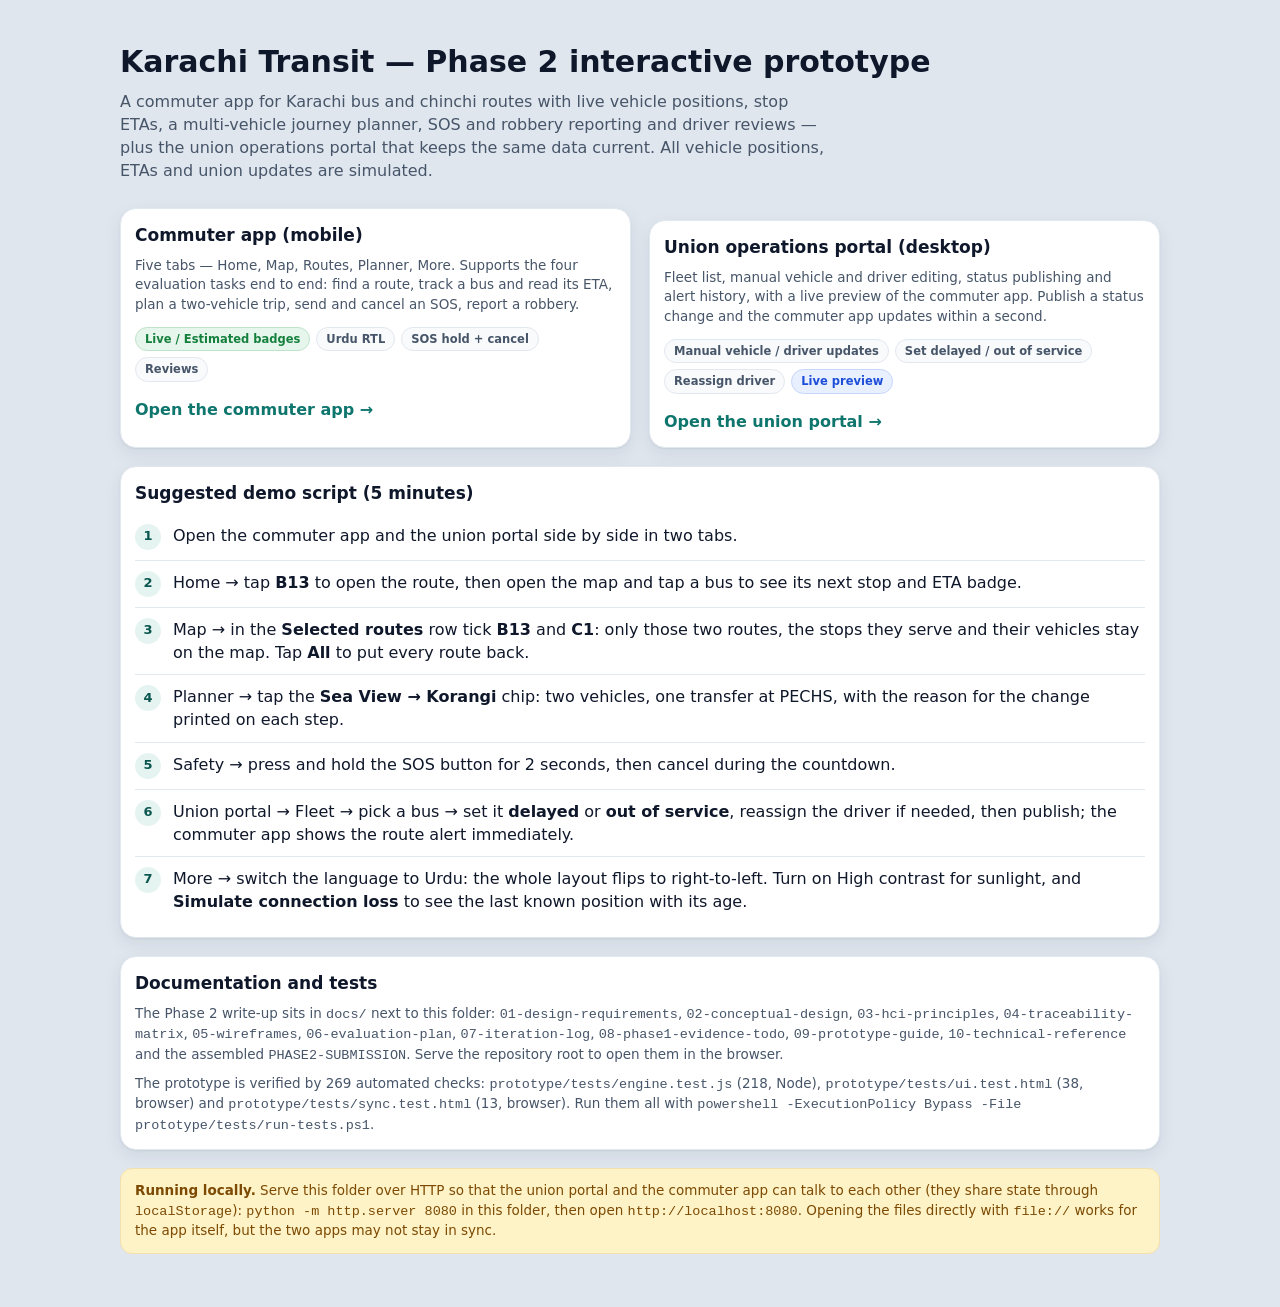
==== prototype/index.html @ bd79943b "Initial commit" ====
<!DOCTYPE html>
<html lang="en" dir="ltr">
<head>
<meta charset="utf-8">
<meta name="viewport" content="width=device-width, initial-scale=1">
<title>Karachi Transit — Phase 2 Prototype</title>
<link rel="stylesheet" href="shared/app.css">
<style>
  .launch { max-width: 1080px; margin: 0 auto; padding: 40px 20px 60px; }
  .launch h1 { font-size: 30px; margin: 0 0 6px; }
  .launch .lead { color: var(--ink-2); max-width: 70ch; margin: 0 0 26px; }
  .cards { display: grid; grid-template-columns: repeat(auto-fit, minmax(300px, 1fr)); gap: 18px; }
  .launch .card { display: flex; flex-direction: column; gap: 8px; }
  .launch .card h3 { margin: 0; font-size: 17px; }
  .launch .card p { margin: 0; font-size: 13.5px; }
  .launch .card .tags { display: flex; gap: 6px; flex-wrap: wrap; margin-top: 4px; }
  .launch a.app { display: inline-flex; align-items: center; gap: 8px; margin-top: 8px; font-weight: 600; color: var(--brand); text-decoration: none; }
  .steps { counter-reset: s; list-style: none; padding: 0; margin: 0; }
  .steps li { display: flex; gap: 12px; padding: 10px 0; border-bottom: 1px solid var(--line); }
  .steps li:last-child { border-bottom: 0; }
  .steps li::before {
    counter-increment: s; content: counter(s);
    width: 26px; height: 26px; flex: 0 0 auto; border-radius: 50%;
    background: var(--brand-soft); color: var(--brand-ink); font-weight: 700;
    display: flex; align-items: center; justify-content: center; font-size: 13px;
  }
  .warnbox { border: 1px solid #f4dfae; background: var(--warn-soft); color: #7c4a03; border-radius: 12px; padding: 12px 14px; font-size: 13.5px; }
</style>
</head>
<body>
<div class="launch">
  <h1>Karachi Transit — Phase 2 interactive prototype</h1>
  <p class="lead">
    A commuter app for Karachi bus and chinchi routes with live vehicle positions, stop ETAs, a multi-vehicle
    journey planner, SOS and robbery reporting and driver reviews — plus the union operations portal that keeps
    the same data current. All vehicle positions, ETAs and union updates are simulated.
  </p>

  <div class="cards">
    <div class="card">
      <h3>Commuter app (mobile)</h3>
      <p>Five tabs — Home, Map, Routes, Planner, More. Supports the four evaluation tasks end to end:
         find a route, track a bus and read its ETA, plan a two-vehicle trip, send and cancel an SOS, report a robbery.</p>
      <div class="tags">
        <span class="badge live">Live / Estimated badges</span>
        <span class="badge neutral">Urdu RTL</span>
        <span class="badge neutral">SOS hold + cancel</span>
        <span class="badge neutral">Reviews</span>
      </div>
      <a class="app" href="commuter/index.html">Open the commuter app →</a>
    </div>

    <div class="card">
      <h3>Union operations portal (desktop)</h3>
      <p>Fleet list, manual vehicle and driver editing, status publishing and alert history, with a live preview of the
         commuter app. Publish a status change and the commuter app updates within a second.</p>
      <div class="tags">
        <span class="badge neutral">Manual vehicle / driver updates</span>
        <span class="badge neutral">Set delayed / out of service</span>
        <span class="badge neutral">Reassign driver</span>
        <span class="badge info">Live preview</span>
      </div>
      <a class="app" href="union/index.html">Open the union portal →</a>
    </div>
  </div>

  <div class="card" style="margin-top:18px">
    <h3>Suggested demo script (5 minutes)</h3>
    <ol class="steps">
      <li><span>Open the commuter app and the union portal side by side in two tabs.</span></li>
      <li><span>Home → tap <b>B13</b> to open the route, then open the map and tap a bus to see its next stop and ETA badge.</span></li>
      <li><span>Map → in the <b>Selected routes</b> row tick <b>B13</b> and <b>C1</b>: only those two routes, the stops they serve and their vehicles stay on the map. Tap <b>All</b> to put every route back.</span></li>
      <li><span>Planner → tap the <b>Sea View → Korangi</b> chip: two vehicles, one transfer at PECHS, with the reason for the change printed on each step.</span></li>
      <li><span>Safety → press and hold the SOS button for 2 seconds, then cancel during the countdown.</span></li>
      <li><span>Union portal → Fleet → pick a bus → set it <b>delayed</b> or <b>out of service</b>, reassign the driver if needed, then publish; the commuter app shows the route alert immediately.</span></li>
      <li><span>More → switch the language to Urdu: the whole layout flips to right-to-left. Turn on High contrast for sunlight, and <b>Simulate connection loss</b> to see the last known position with its age.</span></li>
    </ol>
  </div>

  <div class="card" style="margin-top:18px">
    <h3>Documentation and tests</h3>
    <p style="margin-top:0">The Phase 2 write-up sits in <code>docs/</code> next to this folder:
      <code>01-design-requirements</code>, <code>02-conceptual-design</code>, <code>03-hci-principles</code>,
      <code>04-traceability-matrix</code>, <code>05-wireframes</code>, <code>06-evaluation-plan</code>,
      <code>07-iteration-log</code>, <code>08-phase1-evidence-todo</code>, <code>09-prototype-guide</code>,
      <code>10-technical-reference</code> and the
      assembled <code>PHASE2-SUBMISSION</code>. Serve the repository root to open them in the browser.</p>
    <p style="margin-top:0">The prototype is verified by 269 automated checks:
      <code>prototype/tests/engine.test.js</code> (218, Node), <code>prototype/tests/ui.test.html</code> (38, browser)
      and <code>prototype/tests/sync.test.html</code> (13, browser). Run them all with
      <code>powershell -ExecutionPolicy Bypass -File prototype/tests/run-tests.ps1</code>.</p>
  </div>

  <div class="warnbox" style="margin-top:18px">
    <b>Running locally.</b> Serve this folder over HTTP so that the union portal and the commuter app can talk to each
    other (they share state through <code>localStorage</code>):
    <code>python -m http.server 8080</code> in this folder, then open <code>http://localhost:8080</code>.
    Opening the files directly with <code>file://</code> works for the app itself, but the two apps may not stay in sync.
  </div>
</div>
</body>
</html>
---- prototype/shared/app.css ----
/* ============================================================================
 * Karachi Transit App — shared design system
 * Design tokens follow the accessibility requirements:
 *   IR4  large touch targets (min 44px), high contrast for sunlight
 *   FR10 Urdu right-to-left layout (logical properties throughout)
 * ==========================================================================*/

:root {
  --bg: #eef2f6;
  --surface: #ffffff;
  --surface-2: #f8fafc;
  --ink: #0f172a;
  --ink-2: #475569;
  --ink-3: #7b8794;
  --line: #e2e8f0;
  --line-strong: #cbd5e1;
  --brand: #0f766e;
  --brand-ink: #0b5750;
  --brand-soft: #e6f4f1;
  --danger: #d92d20;
  --danger-soft: #fdeceb;
  --warn: #b45309;
  --warn-soft: #fef3c7;
  --ok: #15803d;
  --ok-soft: #e7f6ec;
  --info: #1d4ed8;
  --info-soft: #e8efff;
  --radius: 16px;
  --radius-sm: 10px;
  --tap: 48px;
  --shadow: 0 1px 2px rgba(15, 23, 42, .06), 0 6px 18px rgba(15, 23, 42, .07);
  --shadow-lg: 0 12px 40px rgba(15, 23, 42, .18);
  --font: "Segoe UI", "Noto Naskh Arabic", Tahoma, system-ui, -apple-system, sans-serif;
}

body.rtl {
  --font: "Noto Nastaliq Urdu", "Jameel Noori Nastaleeq", "Segoe UI", Tahoma, serif;
}

body.large-text { font-size: 18px; }
body.contrast {
  --bg: #ffffff;
  --surface: #ffffff;
  --surface-2: #ffffff;
  --ink: #000000;
  --ink-2: #000000;
  --ink-3: #1f2937;
  --line: #000000;
  --line-strong: #000000;
  --brand: #065f46;
  --brand-soft: #ffffff;
  --danger: #8a0f0b;
  --warn: #6b3300;
  --ok: #064e27;
  --info: #0b2f8a;
  --shadow: none;
}
body.contrast .card,
body.contrast .btn,
body.contrast .sheet { border-width: 2px; }

* { box-sizing: border-box; }

html, body {
  margin: 0;
  padding: 0;
  background: #dfe6ee;
  color: var(--ink);
  font-family: var(--font);
  font-size: 16px;
  line-height: 1.45;
  -webkit-text-size-adjust: 100%;
}

body.rtl { direction: rtl; }

button, input, select, textarea { font: inherit; color: inherit; }

/* ------------------------------------------------------------------ icons */
.icon { vertical-align: -4px; }
.icon.star.filled { filter: none; }

/* ----------------------------------------------------------------- layout */
.page {
  min-height: 100vh;
  display: flex;
  flex-direction: column;
  align-items: center;
  justify-content: flex-start;
  padding: 24px 16px 48px;
  gap: 20px;
}
.page-head { text-align: center; max-width: 760px; }
.page-head h1 { font-size: 26px; margin: 0 0 6px; }
.page-head p { margin: 0; color: var(--ink-2); }

.device-grid {
  display: flex;
  gap: 28px;
  align-items: flex-start;
  flex-wrap: wrap;
  justify-content: center;
}

/* phone frame ---------------------------------------------------------- */
.phone {
  width: 392px;
  height: 812px;
  background: #0b1220;
  border-radius: 44px;
  padding: 12px;
  box-shadow: var(--shadow-lg);
  position: relative;
  flex: 0 0 auto;
}
.phone-screen {
  position: relative;
  width: 100%;
  height: 100%;
  background: var(--bg);
  border-radius: 34px;
  overflow: hidden;
  display: flex;
  flex-direction: column;
}
.phone-notch {
  position: absolute;
  top: 12px; left: 50%;
  transform: translateX(-50%);
  width: 120px; height: 22px;
  background: #0b1220;
  border-radius: 0 0 14px 14px;
  z-index: 40;
}
.device-caption { text-align: center; font-size: 13px; color: #334155; margin-top: 8px; }

/* status bar ----------------------------------------------------------- */
.statusbar {
  height: 34px;
  flex: 0 0 auto;
  display: flex;
  align-items: center;
  justify-content: space-between;
  padding: 0 18px;
  font-size: 12px;
  color: var(--ink-2);
  background: var(--surface);
  border-bottom: 1px solid var(--line);
}
body.rtl .statusbar { direction: ltr; }
.statusbar .brandmark { font-weight: 700; color: var(--brand); letter-spacing: .3px; }

/* screens -------------------------------------------------------------- */
.screen {
  position: absolute;
  inset: 0;
  top: 34px;
  bottom: 68px;
  overflow-y: auto;
  overflow-x: hidden;
  -webkit-overflow-scrolling: touch;
  padding: 0 0 24px;
  display: none;
  scroll-behavior: smooth;
}
.screen.active { display: block; }
.screen-pad { padding: 14px 16px; }

/* app bar -------------------------------------------------------------- */
.appbar {
  position: sticky;
  top: 0;
  z-index: 20;
  background: var(--surface);
  border-bottom: 1px solid var(--line);
  padding: 10px 12px;
  display: flex;
  align-items: center;
  gap: 10px;
  min-height: 56px;
}
.appbar h2 { font-size: 17px; margin: 0; flex: 1 1 auto; }
.appbar .sub { display: block; font-size: 12px; color: var(--ink-3); font-weight: 400; }
.iconbtn {
  width: var(--tap); height: var(--tap);
  display: inline-flex; align-items: center; justify-content: center;
  border-radius: 50%; border: 1px solid var(--line); background: var(--surface);
  cursor: pointer; color: var(--ink-2);
}
.iconbtn:active { background: var(--surface-2); }
body.rtl .flip { transform: scaleX(-1); }

/* tab bar -------------------------------------------------------------- */
.tabbar {
  position: absolute;
  inset-inline: 0;
  bottom: 0;
  height: 68px;
  background: var(--surface);
  border-top: 1px solid var(--line);
  display: flex;
  z-index: 30;
}
.tabbar button {
  flex: 1 1 0;
  border: 0; background: transparent; cursor: pointer;
  display: flex; flex-direction: column; align-items: center; justify-content: center; gap: 2px;
  color: var(--ink-3); font-size: 11px; padding: 0;
  min-height: var(--tap);
}
.tabbar button.active { color: var(--brand); font-weight: 600; }
.tabbar button.active .icon { stroke-width: 2.4; }

/* ------------------------------------------------------------------ cards */
.card {
  background: var(--surface);
  border: 1px solid var(--line);
  border-radius: var(--radius);
  box-shadow: var(--shadow);
  padding: 14px;
}
.card + .card { margin-top: 12px; }
.card h3 { margin: 0 0 8px; font-size: 15px; }
.card p { margin: 0 0 6px; color: var(--ink-2); font-size: 14px; }
.section-title {
  font-size: 13px; text-transform: uppercase; letter-spacing: .6px;
  color: var(--ink-3); font-weight: 700; margin: 20px 0 8px;
}
body.rtl .section-title { letter-spacing: 0; }
.muted { color: var(--ink-3); font-size: 13px; }
.tiny { font-size: 12px; }
.row { display: flex; align-items: center; gap: 10px; }
.row.between { justify-content: space-between; }
.row.wrap { flex-wrap: wrap; }
.stack { display: flex; flex-direction: column; gap: 10px; }
.grow { flex: 1 1 auto; min-width: 0; }
.right { margin-inline-start: auto; }

/* route + mode chips --------------------------------------------------- */
.chip {
  display: inline-flex; align-items: center; gap: 6px;
  padding: 5px 10px; border-radius: 999px;
  background: var(--surface-2); border: 1px solid var(--line);
  font-size: 12.5px; color: var(--ink-2);
}
.chip.solid { color: #fff; border-color: transparent; font-weight: 600; }
.routechip {
  display: inline-flex; align-items: center; justify-content: center;
  min-width: 46px; height: 28px; padding: 0 8px;
  border-radius: 8px; color: #fff; font-weight: 700; font-size: 13px;
  letter-spacing: .3px; flex: 0 0 auto;
}
.modechip {
  display: inline-flex; align-items: center; gap: 5px;
  font-size: 12px; color: var(--ink-2);
}

/* badges --------------------------------------------------------------- */
.badge {
  display: inline-flex; align-items: center; gap: 4px;
  padding: 3px 9px; border-radius: 999px; font-size: 11.5px; font-weight: 600;
  border: 1px solid transparent;
}
.badge.live { background: var(--ok-soft); color: var(--ok); border-color: #bfe3c9; }
.badge.est { background: var(--warn-soft); color: var(--warn); border-color: #f4dfae; }
.badge.oos { background: var(--danger-soft); color: var(--danger); border-color: #f3c4c1; }
.badge.info { background: var(--info-soft); color: var(--info); border-color: #c7d7fb; }
.badge.neutral { background: var(--surface-2); color: var(--ink-2); border-color: var(--line); }
.pulse { width: 7px; height: 7px; border-radius: 50%; background: var(--ok); animation: pulse 1.6s infinite; }
@keyframes pulse { 0%,100% { opacity: 1; } 50% { opacity: .25; } }

/* buttons -------------------------------------------------------------- */
.btn {
  display: inline-flex; align-items: center; justify-content: center; gap: 8px;
  min-height: var(--tap); padding: 0 16px;
  border-radius: 12px; border: 1px solid var(--line-strong);
  background: var(--surface); color: var(--ink); cursor: pointer;
  font-weight: 600; font-size: 15px; width: 100%;
}
.btn.primary { background: var(--brand); border-color: var(--brand); color: #fff; }
.btn.danger { background: var(--danger); border-color: var(--danger); color: #fff; }
.btn.ghost { background: transparent; border-color: var(--line); color: var(--ink-2); }
.btn.compact { min-height: 38px; font-size: 13.5px; width: auto; padding: 0 12px; }
.btn:disabled { opacity: .5; cursor: not-allowed; }
.btn:active { transform: translateY(1px); }

/* forms ---------------------------------------------------------------- */
.field { margin-bottom: 12px; }
.field label { display: block; font-size: 12.5px; color: var(--ink-2); margin-bottom: 5px; font-weight: 600; }
.input, select.input, textarea.input {
  width: 100%; min-height: var(--tap);
  padding: 10px 12px; border-radius: 12px;
  border: 1px solid var(--line-strong); background: var(--surface);
}
textarea.input { min-height: 84px; resize: vertical; }
.input:focus { outline: 3px solid rgba(15, 118, 110, .28); border-color: var(--brand); }
.searchbar { position: relative; }
.searchbar .input { padding-inline-start: 42px; }
.searchbar .icon { position: absolute; inset-inline-start: 13px; top: 50%; transform: translateY(-50%); color: var(--ink-3); }
.switch { display: flex; align-items: center; justify-content: space-between; gap: 12px; min-height: var(--tap); padding: 6px 0; }
.switch .track { width: 50px; height: 30px; border-radius: 999px; background: var(--line-strong); position: relative; transition: background .18s; flex: 0 0 auto; }
.switch .track::after { content: ""; position: absolute; top: 3px; inset-inline-start: 3px; width: 24px; height: 24px; border-radius: 50%; background: #fff; transition: transform .18s; box-shadow: 0 1px 3px rgba(0,0,0,.3); }
.switch.on .track { background: var(--brand); }
.switch.on .track::after { transform: translateX(20px); }
body.rtl .switch.on .track::after { transform: translateX(-20px); }

/* alert banner --------------------------------------------------------- */
.banner {
  display: flex; gap: 10px; align-items: flex-start;
  border-radius: 12px; padding: 12px;
  border: 1px solid #f4dfae; background: var(--warn-soft); color: #7c4a03;
  font-size: 13.5px;
}
.banner.danger { background: var(--danger-soft); border-color: #f3c4c1; color: #7f1d1d; }
.banner.info { background: var(--info-soft); border-color: #c7d7fb; color: #1e3a8a; }
.banner .icon { flex: 0 0 auto; margin-top: 2px; }
.banner strong { display: block; }

/* ETA card ------------------------------------------------------------- */
.eta-card { display: flex; align-items: center; gap: 12px; padding: 12px; border: 1px solid var(--line); border-radius: 14px; background: var(--surface); }
.eta-card + .eta-card { margin-top: 8px; }
.eta-main { text-align: center; min-width: 62px; }
.eta-main .num { font-size: 22px; font-weight: 700; line-height: 1.05; }
.eta-main .unit { font-size: 11px; color: var(--ink-3); }
.eta-meta { min-width: 0; }
.eta-meta .line1 { font-size: 14px; font-weight: 600; display: flex; align-items: center; gap: 6px; flex-wrap: wrap; }
.eta-meta .line2 { font-size: 12px; color: var(--ink-3); }

/* sheets / modals ------------------------------------------------------ */
.scrim {
  position: absolute; inset: 0; background: rgba(15, 23, 42, .45);
  display: none; z-index: 50; align-items: flex-end;
}
.scrim.open { display: flex; }
.sheet {
  width: 100%; max-height: 84%;
  background: var(--surface);
  border-radius: 20px 20px 0 0;
  padding: 16px 16px 24px;
  overflow-y: auto;
  box-shadow: var(--shadow-lg);
  animation: rise .2s ease-out;
}
@keyframes rise { from { transform: translateY(24px); opacity: .6; } to { transform: none; opacity: 1; } }
.sheet .grab { width: 44px; height: 4px; border-radius: 4px; background: var(--line-strong); margin: 0 auto 12px; }
.sheet h3 { margin: 0 0 4px; font-size: 17px; }

/* toast ---------------------------------------------------------------- */
.toast {
  position: absolute; inset-inline: 16px; bottom: 84px;
  background: #0f172a; color: #fff; padding: 12px 14px;
  border-radius: 12px; font-size: 13.5px; z-index: 60;
  box-shadow: var(--shadow-lg);
  opacity: 0; transform: translateY(10px); transition: .2s; pointer-events: none;
}
.toast.show { opacity: 1; transform: none; }

/* empty state ---------------------------------------------------------- */
.empty {
  text-align: center; padding: 28px 16px; color: var(--ink-3);
  border: 1px dashed var(--line-strong); border-radius: var(--radius);
  background: var(--surface-2);
}

/* map ------------------------------------------------------------------ */
.mapwrap { position: relative; flex: 1 1 auto; background: #eaf1f7; overflow: hidden; }
.mapsvg { width: 100%; height: 100%; display: block; touch-action: none; }
.route-line { fill: none; stroke-linecap: round; stroke-linejoin: round; opacity: .82; }
.route-line.dim { opacity: .22; }
.stop-dot { stroke: #fff; stroke-width: 2.5; cursor: pointer; }
.stop-label { font-size: 9.5px; fill: #334155; pointer-events: none; font-weight: 600; }
.veh { cursor: pointer; }
.veh-label { font-size: 9px; font-weight: 700; fill: #0f172a; pointer-events: none; }
.map-controls { position: absolute; inset-inline-end: 12px; top: 12px; display: flex; flex-direction: column; gap: 8px; z-index: 5; }
.map-controls button { width: 40px; height: 40px; border-radius: 10px; border: 1px solid var(--line); background: var(--surface); cursor: pointer; font-size: 18px; color: var(--ink-2); }
.map-legend {
  position: absolute; inset-inline-start: 12px; bottom: 12px;
  background: rgba(255,255,255,.94); border: 1px solid var(--line);
  border-radius: 12px; padding: 8px 10px; font-size: 11.5px; z-index: 5;
  box-shadow: var(--shadow);
}
.map-legend .lg { display: flex; align-items: center; gap: 6px; margin-bottom: 4px; }
.map-legend .dot { width: 10px; height: 10px; border-radius: 50%; }
.map-banner {
  position: absolute; inset-inline: 12px; top: 12px; z-index: 6;
}

/* SOS ------------------------------------------------------------------ */
.sos-wrap { display: flex; flex-direction: column; align-items: center; gap: 14px; padding: 10px 0 4px; }
.sos-btn {
  width: 190px; height: 190px; border-radius: 50%;
  border: 0; background: radial-gradient(circle at 30% 25%, #f87171, #d92d20 70%);
  color: #fff; font-weight: 800; font-size: 19px; cursor: pointer;
  box-shadow: 0 10px 30px rgba(217, 45, 32, .38);
  display: flex; flex-direction: column; align-items: center; justify-content: center; gap: 6px;
  touch-action: none; user-select: none;
  position: relative;
}
.sos-btn:active { transform: scale(.98); }
.sos-btn small { font-weight: 500; font-size: 12px; opacity: .9; }
.sos-ring { position: absolute; inset: -10px; pointer-events: none; }
.sos-ring circle { fill: none; stroke: var(--danger); stroke-width: 6; stroke-linecap: round; transform: rotate(-90deg); transform-origin: 50% 50%; }
.countdown {
  font-size: 46px; font-weight: 800; color: var(--danger); line-height: 1;
  font-variant-numeric: tabular-nums;
}

/* stars ---------------------------------------------------------------- */
.stars { display: flex; gap: 6px; }
.star-btn { background: none; border: 0; cursor: pointer; padding: 6px; min-width: 44px; min-height: 44px; }
.taglist { display: flex; flex-wrap: wrap; gap: 8px; }
.tag {
  padding: 9px 12px; border-radius: 999px; border: 1px solid var(--line-strong);
  background: var(--surface); cursor: pointer; font-size: 13px; min-height: 40px;
}
.tag.on { background: var(--brand-soft); border-color: var(--brand); color: var(--brand-ink); font-weight: 600; }

/* landmark ------------------------------------------------------------- */
.landmark {
  border-radius: 14px; overflow: hidden; border: 1px solid var(--line);
  background: #eaf3f9;
}
.landmark-svg { width: 100%; height: auto; display: block; }

/* steps (journey) ------------------------------------------------------ */
.step {
  display: flex; gap: 12px; padding: 12px;
  border: 1px solid var(--line); border-radius: 14px; background: var(--surface);
  position: relative;
}
.step + .step { margin-top: 10px; }
.step .marker {
  width: 38px; height: 38px; border-radius: 12px; flex: 0 0 auto;
  display: flex; align-items: center; justify-content: center;
  background: var(--brand-soft); color: var(--brand-ink);
}
.step .marker.transfer { background: var(--warn-soft); color: var(--warn); }
.step .marker.walk { background: var(--surface-2); color: var(--ink-2); }
.step .ttl { font-size: 14.5px; font-weight: 600; }
.step .sub { font-size: 12.5px; color: var(--ink-2); }
.step .why {
  font-size: 12.5px; color: var(--ink-2); margin-top: 6px;
  border-inline-start: 3px solid var(--brand); padding-inline-start: 10px;
}

/* misc ----------------------------------------------------------------- */
.kv { display: flex; justify-content: space-between; gap: 10px; padding: 6px 0; font-size: 13.5px; border-bottom: 1px dashed var(--line); }
.kv:last-child { border-bottom: 0; }
.kv .k { color: var(--ink-3); }
.list { list-style: none; margin: 0; padding: 0; }
.list li { padding: 10px 0; border-bottom: 1px solid var(--line); }
.list li:last-child { border-bottom: 0; }
.divider { height: 1px; background: var(--line); margin: 14px 0; }
.link { color: var(--brand); font-weight: 600; cursor: pointer; background: none; border: 0; padding: 0; font-size: 13.5px; }
.center { text-align: center; }
.hidden { display: none !important; }
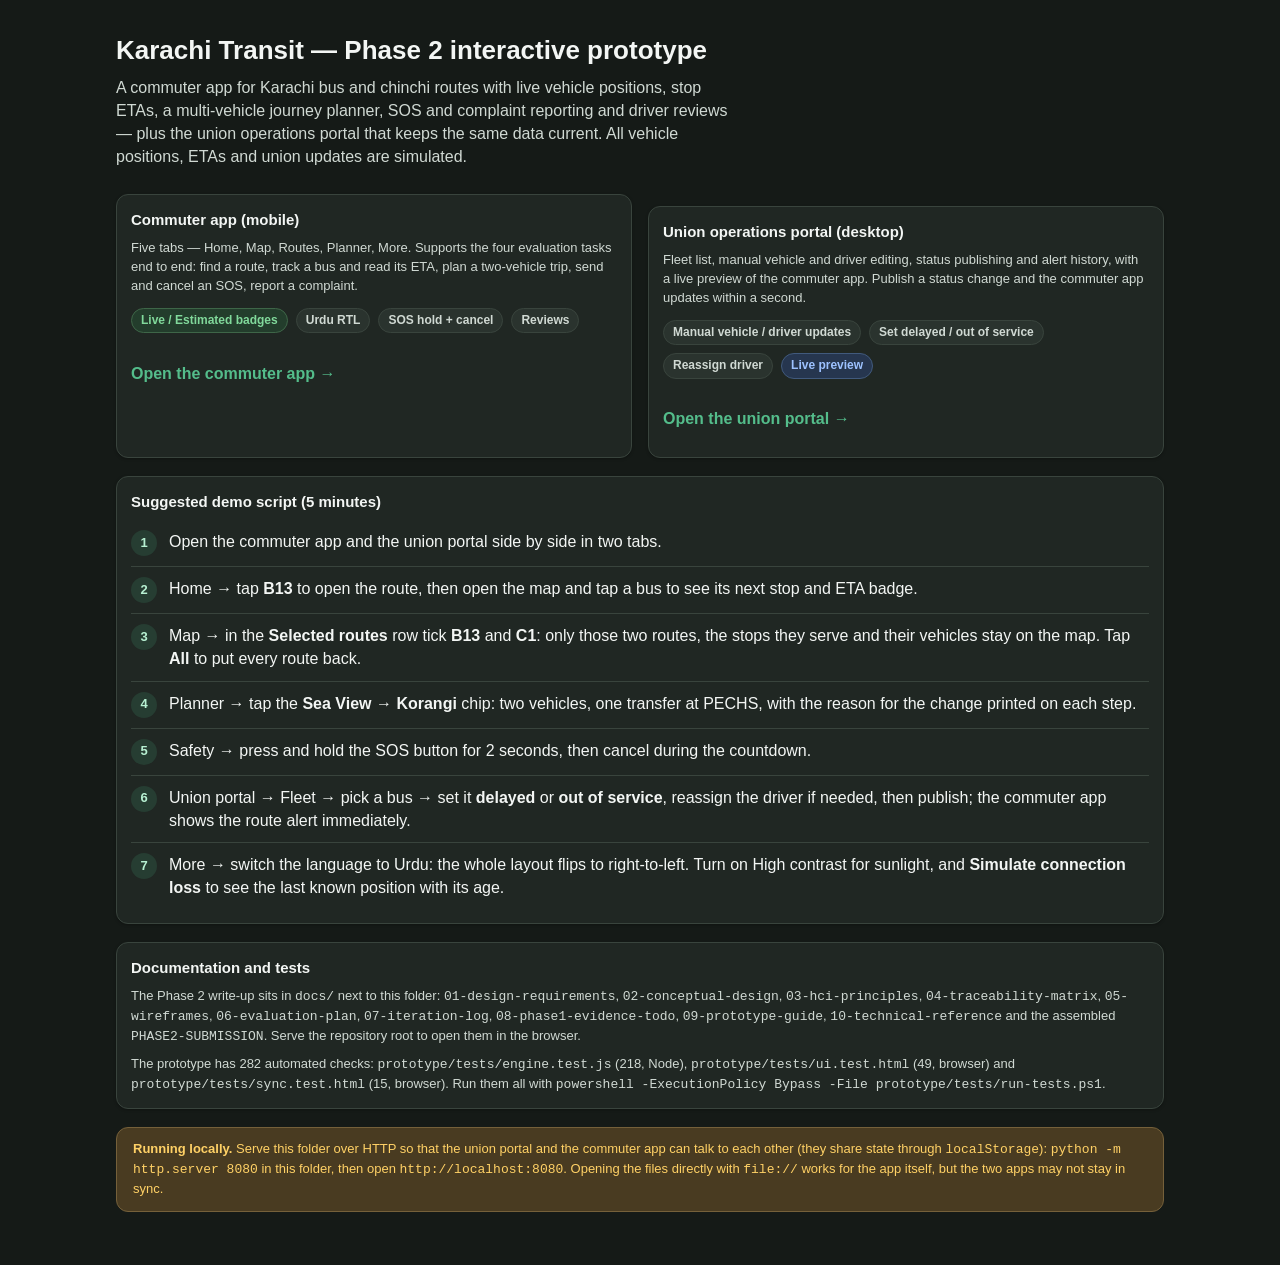
==== commit baf2d6ca: "Improve transit prototype UI and contrast Co-authored-by: Copilot <223556219+Copilot@users.noreply.g" ====
--- a/prototype/index.html
+++ b/prototype/index.html
@@ -2,19 +2,19 @@
 <html lang="en" dir="ltr">
 <head>
 <meta charset="utf-8">
-<meta name="viewport" content="width=device-width, initial-scale=1">
+<meta name="viewport" content="width=device-width, initial-scale=1, viewport-fit=cover">
 <title>Karachi Transit — Phase 2 Prototype</title>
 <link rel="stylesheet" href="shared/app.css">
 <style>
-  .launch { max-width: 1080px; margin: 0 auto; padding: 40px 20px 60px; }
-  .launch h1 { font-size: 30px; margin: 0 0 6px; }
+  .launch { max-width: 1080px; margin: 0 auto; padding: var(--space-8) var(--space-4) 3.75rem; }
+  .launch h1 { font-size: var(--text-3xl); margin: 0 0 6px; }
   .launch .lead { color: var(--ink-2); max-width: 70ch; margin: 0 0 26px; }
-  .cards { display: grid; grid-template-columns: repeat(auto-fit, minmax(300px, 1fr)); gap: 18px; }
-  .launch .card { display: flex; flex-direction: column; gap: 8px; }
-  .launch .card h3 { margin: 0; font-size: 17px; }
-  .launch .card p { margin: 0; font-size: 13.5px; }
-  .launch .card .tags { display: flex; gap: 6px; flex-wrap: wrap; margin-top: 4px; }
-  .launch a.app { display: inline-flex; align-items: center; gap: 8px; margin-top: 8px; font-weight: 600; color: var(--brand); text-decoration: none; }
+  .cards { display: grid; grid-template-columns: repeat(auto-fit, minmax(min(300px, 100%), 1fr)); gap: var(--space-4); }
+  .launch .card { display: flex; flex-direction: column; gap: var(--space-2); }
+  .launch .card h3 { margin: 0; font-size: var(--text-lg); }
+  .launch .card p { margin: 0; font-size: var(--text-base); }
+  .launch .card .tags { display: flex; gap: var(--space-2); flex-wrap: wrap; margin-top: var(--space-1); }
+  .launch a.app { display: inline-flex; align-items: center; gap: var(--space-2); margin-top: var(--space-2); font-weight: 600; color: var(--brand); text-decoration: none; min-height: var(--tap); }
   .steps { counter-reset: s; list-style: none; padding: 0; margin: 0; }
   .steps li { display: flex; gap: 12px; padding: 10px 0; border-bottom: 1px solid var(--line); }
   .steps li:last-child { border-bottom: 0; }
@@ -22,9 +22,10 @@
     counter-increment: s; content: counter(s);
     width: 26px; height: 26px; flex: 0 0 auto; border-radius: 50%;
     background: var(--brand-soft); color: var(--brand-ink); font-weight: 700;
-    display: flex; align-items: center; justify-content: center; font-size: 13px;
+    display: flex; align-items: center; justify-content: center; font-size: var(--text-base);
   }
-  .warnbox { border: 1px solid #f4dfae; background: var(--warn-soft); color: #7c4a03; border-radius: 12px; padding: 12px 14px; font-size: 13.5px; }
+  .warnbox { border: 1px solid var(--warn-border); background: var(--warn-soft); color: var(--warn); border-radius: var(--radius); padding: var(--space-3) var(--space-4); font-size: var(--text-base); }
+  @media (max-width: 600px) { .launch { padding-block: var(--space-4); } }
 </style>
 </head>
 <body>
@@ -32,7 +33,7 @@
   <h1>Karachi Transit — Phase 2 interactive prototype</h1>
   <p class="lead">
     A commuter app for Karachi bus and chinchi routes with live vehicle positions, stop ETAs, a multi-vehicle
-    journey planner, SOS and robbery reporting and driver reviews — plus the union operations portal that keeps
+    journey planner, SOS and complaint reporting and driver reviews — plus the union operations portal that keeps
     the same data current. All vehicle positions, ETAs and union updates are simulated.
   </p>
 
@@ -40,7 +41,7 @@
     <div class="card">
       <h3>Commuter app (mobile)</h3>
       <p>Five tabs — Home, Map, Routes, Planner, More. Supports the four evaluation tasks end to end:
-         find a route, track a bus and read its ETA, plan a two-vehicle trip, send and cancel an SOS, report a robbery.</p>
+         find a route, track a bus and read its ETA, plan a two-vehicle trip, send and cancel an SOS, report a complaint.</p>
       <div class="tags">
         <span class="badge live">Live / Estimated badges</span>
         <span class="badge neutral">Urdu RTL</span>
@@ -85,9 +86,9 @@
       <code>07-iteration-log</code>, <code>08-phase1-evidence-todo</code>, <code>09-prototype-guide</code>,
       <code>10-technical-reference</code> and the
       assembled <code>PHASE2-SUBMISSION</code>. Serve the repository root to open them in the browser.</p>
-    <p style="margin-top:0">The prototype is verified by 269 automated checks:
-      <code>prototype/tests/engine.test.js</code> (218, Node), <code>prototype/tests/ui.test.html</code> (38, browser)
-      and <code>prototype/tests/sync.test.html</code> (13, browser). Run them all with
+    <p style="margin-top:0">The prototype has 282 automated checks:
+      <code>prototype/tests/engine.test.js</code> (218, Node), <code>prototype/tests/ui.test.html</code> (49, browser)
+      and <code>prototype/tests/sync.test.html</code> (15, browser). Run them all with
       <code>powershell -ExecutionPolicy Bypass -File prototype/tests/run-tests.ps1</code>.</p>
   </div>
 
--- a/prototype/shared/app.css
+++ b/prototype/shared/app.css
@@ -5,40 +5,156 @@
  *   FR10 Urdu right-to-left layout (logical properties throughout)
  * ==========================================================================*/
 
+@font-face {
+  font-family: "Noto Nastaliq Urdu";
+  src: url("fonts/NotoNastaliqUrdu-Regular.ttf") format("truetype");
+  font-style: normal;
+  font-weight: 400;
+  font-display: swap;
+}
+
 :root {
-  --bg: #eef2f6;
-  --surface: #ffffff;
-  --surface-2: #f8fafc;
-  --ink: #0f172a;
-  --ink-2: #475569;
-  --ink-3: #7b8794;
-  --line: #e2e8f0;
-  --line-strong: #cbd5e1;
-  --brand: #0f766e;
-  --brand-ink: #0b5750;
-  --brand-soft: #e6f4f1;
+  color-scheme: dark;
+  --bg: #151a17;
+  --surface: #202723;
+  --surface-2: #2a332e;
+  --ink: #f3f6f4;
+  --ink-2: #d0d9d3;
+  --ink-3: #a6b2aa;
+  --line: #39443d;
+  --line-strong: #59665d;
+  --brand: #54bd8b;
+  --brand-ink: #b7f0d2;
+  --brand-soft: #263d32;
   --danger: #d92d20;
-  --danger-soft: #fdeceb;
-  --warn: #b45309;
-  --warn-soft: #fef3c7;
-  --ok: #15803d;
-  --ok-soft: #e7f6ec;
-  --info: #1d4ed8;
-  --info-soft: #e8efff;
-  --radius: 16px;
-  --radius-sm: 10px;
+  --danger-soft: #4a2826;
+  --warn: #ffd166;
+  --warn-soft: #493b21;
+  --ok: #81d99b;
+  --ok-soft: #233d2c;
+  --info: #9dc2ff;
+  --info-soft: #26364f;
+  --danger-border: #77413d;
+  --warn-border: #75603a;
+  --ok-border: #3e6648;
+  --info-border: #415a7d;
+  --map-background: #0a1716;
+  --map-water: #102b31;
+  --map-label: #e8eef0;
+  --map-area-label: #9fb0c0;
+  --map-sea-label: #9bc0cf;
+  --map-stop-outline: #e8eef0;
+  --radius: 12px;
+  --radius-sm: 8px;
   --tap: 48px;
-  --shadow: 0 1px 2px rgba(15, 23, 42, .06), 0 6px 18px rgba(15, 23, 42, .07);
-  --shadow-lg: 0 12px 40px rgba(15, 23, 42, .18);
-  --font: "Segoe UI", "Noto Naskh Arabic", Tahoma, system-ui, -apple-system, sans-serif;
+  --space-1: .25rem;
+  --space-2: .5rem;
+  --space-3: .75rem;
+  --space-4: 1rem;
+  --space-6: 1.5rem;
+  --space-8: 2rem;
+  --text-2xs: .625rem;
+  --text-xs: .6875rem;
+  --text-sm: .75rem;
+  --text-base: .8125rem;
+  --text-md: .875rem;
+  --text-lg: .9375rem;
+  --text-xl: 1.0625rem;
+  --text-2xl: 1.375rem;
+  --text-3xl: 1.625rem;
+  --text-display: 2.875rem;
+  --shadow: 0 1px 3px rgba(0, 0, 0, .28);
+  --shadow-lg: 0 10px 28px rgba(0, 0, 0, .42);
+  --focus: #005fcc;
+  --font: -apple-system, BlinkMacSystemFont, "Segoe UI", sans-serif;
+}
+
+@media (prefers-color-scheme: dark) {
+  :root {
+    --bg: #151a17;
+    --surface: #202723;
+    --surface-2: #2a332e;
+    --ink: #f3f6f4;
+    --ink-2: #d0d9d3;
+    --ink-3: #a6b2aa;
+    --line: #39443d;
+    --line-strong: #59665d;
+    --brand: #54bd8b;
+    --brand-ink: #b7f0d2;
+    --brand-soft: #263d32;
+    --danger-soft: #4a2826;
+    --warn-soft: #493b21;
+    --ok-soft: #233d2c;
+    --info-soft: #26364f;
+    --danger: #ff8a80;
+    --warn: #ffd166;
+    --ok: #81d99b;
+    --info: #9dc2ff;
+    --danger-border: #77413d;
+    --warn-border: #75603a;
+    --ok-border: #3e6648;
+    --info-border: #415a7d;
+    --focus: #8bc8ff;
+    --shadow: 0 1px 3px rgba(0, 0, 0, .28);
+    --shadow-lg: 0 10px 28px rgba(0, 0, 0, .42);
+  }
+}
+
+@media (prefers-contrast: more) {
+  :root {
+    color-scheme: light;
+    --bg: #ffffff;
+    --surface: #ffffff;
+    --surface-2: #ffffff;
+    --ink: #000000;
+    --ink-2: var(--ink);
+    --ink-3: #1f2937;
+    --line: var(--ink);
+    --line-strong: var(--ink);
+    --brand: #065f46;
+    --brand-ink: #064e3b;
+    --brand-soft: #ecfdf5;
+    --danger: #8a0f0b;
+    --danger-soft: #fff1f0;
+    --warn: #6b3300;
+    --warn-soft: #fff7e6;
+    --ok: #064e27;
+    --ok-soft: #ecfdf3;
+    --info: #0b2f8a;
+    --info-soft: #eff6ff;
+    --danger-border: #8a0f0b;
+    --warn-border: #6b3300;
+    --ok-border: #064e27;
+    --info-border: #0b2f8a;
+    --map-background: #e9f1f7;
+    --map-water: #bfe3f0;
+    --map-label: #334155;
+    --map-area-label: #718096;
+    --map-sea-label: #5b7f92;
+    --map-stop-outline: #ffffff;
+    --focus: #0047ab;
+  }
 }
 
 body.rtl {
-  --font: "Noto Nastaliq Urdu", "Jameel Noori Nastaleeq", "Segoe UI", Tahoma, serif;
-}
-
-body.large-text { font-size: 18px; }
+  --font: "Noto Nastaliq Urdu", Tahoma, serif;
+  line-height: 1.9;
+}
+
+body.large-text {
+  --text-2xs: .75rem;
+  --text-xs: .8125rem;
+  --text-sm: .875rem;
+  --text-base: .9375rem;
+  --text-md: 1rem;
+  --text-lg: 1.0625rem;
+  --text-xl: 1.1875rem;
+  --text-2xl: 1.5rem;
+  --text-3xl: 1.75rem;
+  --text-display: 3rem;
+}
 body.contrast {
+  color-scheme: light;
   --bg: #ffffff;
   --surface: #ffffff;
   --surface-2: #ffffff;
@@ -48,26 +164,48 @@
   --line: #000000;
   --line-strong: #000000;
   --brand: #065f46;
-  --brand-soft: #ffffff;
+  --brand-ink: #064e3b;
+  --brand-soft: #ecfdf5;
   --danger: #8a0f0b;
+  --danger-soft: #fff1f0;
   --warn: #6b3300;
+  --warn-soft: #fff7e6;
   --ok: #064e27;
+  --ok-soft: #ecfdf3;
   --info: #0b2f8a;
+  --info-soft: #eff6ff;
+  --danger-border: #8a0f0b;
+  --warn-border: #6b3300;
+  --ok-border: #064e27;
+  --info-border: #0b2f8a;
+  --map-background: #e9f1f7;
+  --map-water: #bfe3f0;
+  --map-label: #334155;
+  --map-area-label: #718096;
+  --map-sea-label: #5b7f92;
+  --map-stop-outline: #ffffff;
   --shadow: none;
 }
 body.contrast .card,
 body.contrast .btn,
 body.contrast .sheet { border-width: 2px; }
 
-* { box-sizing: border-box; }
+* {
+  box-sizing: border-box;
+  scrollbar-width: none;
+}
+
+*::-webkit-scrollbar {
+  display: none;
+}
 
 html, body {
   margin: 0;
   padding: 0;
-  background: #dfe6ee;
+  background: var(--bg);
   color: var(--ink);
   font-family: var(--font);
-  font-size: 16px;
+  font-size: 100%;
   line-height: 1.45;
   -webkit-text-size-adjust: 100%;
 }
@@ -75,6 +213,17 @@
 body.rtl { direction: rtl; }
 
 button, input, select, textarea { font: inherit; color: inherit; }
+button, a, input, select, textarea { touch-action: manipulation; }
+:where(button, a, input, select, textarea, [tabindex]):focus-visible {
+  outline: 3px solid var(--focus);
+  outline-offset: 2px;
+}
+button, input, select, textarea { border-color: var(--line-strong); }
+
+@media (forced-colors: active) {
+  :where(button, a, input, select, textarea, [tabindex]):focus-visible { outline-color: Highlight; }
+  button, input, select, textarea, .card, .panel, .sidebar, .content { border: 1px solid ButtonText; }
+}
 
 /* ------------------------------------------------------------------ icons */
 .icon { vertical-align: -4px; }
@@ -82,7 +231,7 @@
 
 /* ----------------------------------------------------------------- layout */
 .page {
-  min-height: 100vh;
+  min-height: 100dvh;
   display: flex;
   flex-direction: column;
   align-items: center;
@@ -91,7 +240,7 @@
   gap: 20px;
 }
 .page-head { text-align: center; max-width: 760px; }
-.page-head h1 { font-size: 26px; margin: 0 0 6px; }
+.page-head h1 { font-size: var(--text-3xl); margin: 0 0 6px; }
 .page-head p { margin: 0; color: var(--ink-2); }
 
 .device-grid {
@@ -105,7 +254,8 @@
 /* phone frame ---------------------------------------------------------- */
 .phone {
   width: 392px;
-  height: 812px;
+  height: min(812px, calc(100dvh - 64px));
+  min-height: 480px;
   background: #0b1220;
   border-radius: 44px;
   padding: 12px;
@@ -122,17 +272,18 @@
   overflow: hidden;
   display: flex;
   flex-direction: column;
+  container-type: inline-size;
 }
 .phone-notch {
   position: absolute;
-  top: 12px; left: 50%;
+  top: 12px; inset-inline-start: 50%;
   transform: translateX(-50%);
   width: 120px; height: 22px;
   background: #0b1220;
   border-radius: 0 0 14px 14px;
   z-index: 40;
 }
-.device-caption { text-align: center; font-size: 13px; color: #334155; margin-top: 8px; }
+.device-caption { text-align: center; font-size: var(--text-base); color: var(--ink-2); margin-top: 8px; }
 
 /* status bar ----------------------------------------------------------- */
 .statusbar {
@@ -142,7 +293,7 @@
   align-items: center;
   justify-content: space-between;
   padding: 0 18px;
-  font-size: 12px;
+  font-size: var(--text-sm);
   color: var(--ink-2);
   background: var(--surface);
   border-bottom: 1px solid var(--line);
@@ -155,7 +306,7 @@
   position: absolute;
   inset: 0;
   top: 34px;
-  bottom: 68px;
+  bottom: calc(68px + env(safe-area-inset-bottom, 0px));
   overflow-y: auto;
   overflow-x: hidden;
   -webkit-overflow-scrolling: touch;
@@ -179,8 +330,8 @@
   gap: 10px;
   min-height: 56px;
 }
-.appbar h2 { font-size: 17px; margin: 0; flex: 1 1 auto; }
-.appbar .sub { display: block; font-size: 12px; color: var(--ink-3); font-weight: 400; }
+.appbar h2 { font-size: var(--text-2xl); margin: 0; flex: 1 1 auto; }
+.appbar .sub { display: block; font-size: var(--text-sm); color: var(--ink-3); font-weight: 400; }
 .iconbtn {
   width: var(--tap); height: var(--tap);
   display: inline-flex; align-items: center; justify-content: center;
@@ -195,7 +346,8 @@
   position: absolute;
   inset-inline: 0;
   bottom: 0;
-  height: 68px;
+  min-height: calc(68px + env(safe-area-inset-bottom, 0px));
+  padding-block-end: env(safe-area-inset-bottom, 0px);
   background: var(--surface);
   border-top: 1px solid var(--line);
   display: flex;
@@ -205,11 +357,22 @@
   flex: 1 1 0;
   border: 0; background: transparent; cursor: pointer;
   display: flex; flex-direction: column; align-items: center; justify-content: center; gap: 2px;
-  color: var(--ink-3); font-size: 11px; padding: 0;
+  color: var(--ink-3); font-size: var(--text-xs); padding: 0;
   min-height: var(--tap);
 }
 .tabbar button.active { color: var(--brand); font-weight: 600; }
 .tabbar button.active .icon { stroke-width: 2.4; }
+
+@supports (background: color-mix(in srgb, white, transparent)) and ((backdrop-filter: blur(1px)) or (-webkit-backdrop-filter: blur(1px))) {
+  .appbar, .tabbar {
+    background: color-mix(in srgb, var(--surface) 82%, transparent);
+    -webkit-backdrop-filter: blur(14px) saturate(1.3);
+    backdrop-filter: blur(14px) saturate(1.3);
+  }
+}
+@media (prefers-reduced-transparency: reduce), (prefers-contrast: more) {
+  .appbar, .tabbar { background: var(--surface); backdrop-filter: none; -webkit-backdrop-filter: none; }
+}
 
 /* ------------------------------------------------------------------ cards */
 .card {
@@ -220,15 +383,15 @@
   padding: 14px;
 }
 .card + .card { margin-top: 12px; }
-.card h3 { margin: 0 0 8px; font-size: 15px; }
-.card p { margin: 0 0 6px; color: var(--ink-2); font-size: 14px; }
+.card h3 { margin: 0 0 8px; font-size: var(--text-lg); }
+.card p { margin: 0 0 6px; color: var(--ink-2); font-size: var(--text-md); }
 .section-title {
-  font-size: 13px; text-transform: uppercase; letter-spacing: .6px;
+  font-size: var(--text-base); text-transform: uppercase; letter-spacing: .04em;
   color: var(--ink-3); font-weight: 700; margin: 20px 0 8px;
 }
 body.rtl .section-title { letter-spacing: 0; }
-.muted { color: var(--ink-3); font-size: 13px; }
-.tiny { font-size: 12px; }
+.muted { color: var(--ink-3); font-size: var(--text-base); }
+.tiny { font-size: var(--text-sm); }
 .row { display: flex; align-items: center; gap: 10px; }
 .row.between { justify-content: space-between; }
 .row.wrap { flex-wrap: wrap; }
@@ -241,30 +404,30 @@
   display: inline-flex; align-items: center; gap: 6px;
   padding: 5px 10px; border-radius: 999px;
   background: var(--surface-2); border: 1px solid var(--line);
-  font-size: 12.5px; color: var(--ink-2);
+  font-size: var(--text-base); color: var(--ink-2); min-height: 44px;
 }
 .chip.solid { color: #fff; border-color: transparent; font-weight: 600; }
 .routechip {
   display: inline-flex; align-items: center; justify-content: center;
   min-width: 46px; height: 28px; padding: 0 8px;
-  border-radius: 8px; color: #fff; font-weight: 700; font-size: 13px;
+  border-radius: 8px; color: #fff; font-weight: 700; font-size: var(--text-base);
   letter-spacing: .3px; flex: 0 0 auto;
 }
 .modechip {
   display: inline-flex; align-items: center; gap: 5px;
-  font-size: 12px; color: var(--ink-2);
+  font-size: var(--text-sm); color: var(--ink-2);
 }
 
 /* badges --------------------------------------------------------------- */
 .badge {
   display: inline-flex; align-items: center; gap: 4px;
-  padding: 3px 9px; border-radius: 999px; font-size: 11.5px; font-weight: 600;
+  padding: 3px 9px; border-radius: 999px; font-size: var(--text-sm); font-weight: 600;
   border: 1px solid transparent;
 }
-.badge.live { background: var(--ok-soft); color: var(--ok); border-color: #bfe3c9; }
-.badge.est { background: var(--warn-soft); color: var(--warn); border-color: #f4dfae; }
-.badge.oos { background: var(--danger-soft); color: var(--danger); border-color: #f3c4c1; }
-.badge.info { background: var(--info-soft); color: var(--info); border-color: #c7d7fb; }
+.badge.live { background: var(--ok-soft); color: var(--ok); border-color: var(--ok-border); }
+.badge.est { background: var(--warn-soft); color: var(--warn); border-color: var(--warn-border); }
+.badge.oos { background: var(--danger-soft); color: var(--danger); border-color: var(--danger-border); }
+.badge.info { background: var(--info-soft); color: var(--info); border-color: var(--info-border); }
 .badge.neutral { background: var(--surface-2); color: var(--ink-2); border-color: var(--line); }
 .pulse { width: 7px; height: 7px; border-radius: 50%; background: var(--ok); animation: pulse 1.6s infinite; }
 @keyframes pulse { 0%,100% { opacity: 1; } 50% { opacity: .25; } }
@@ -275,25 +438,25 @@
   min-height: var(--tap); padding: 0 16px;
   border-radius: 12px; border: 1px solid var(--line-strong);
   background: var(--surface); color: var(--ink); cursor: pointer;
-  font-weight: 600; font-size: 15px; width: 100%;
+  font-weight: 600; font-size: var(--text-lg); width: 100%;
 }
 .btn.primary { background: var(--brand); border-color: var(--brand); color: #fff; }
 .btn.danger { background: var(--danger); border-color: var(--danger); color: #fff; }
 .btn.ghost { background: transparent; border-color: var(--line); color: var(--ink-2); }
-.btn.compact { min-height: 38px; font-size: 13.5px; width: auto; padding: 0 12px; }
+.btn.compact { min-height: 44px; font-size: var(--text-base); width: auto; padding: 0 12px; }
 .btn:disabled { opacity: .5; cursor: not-allowed; }
 .btn:active { transform: translateY(1px); }
 
 /* forms ---------------------------------------------------------------- */
 .field { margin-bottom: 12px; }
-.field label { display: block; font-size: 12.5px; color: var(--ink-2); margin-bottom: 5px; font-weight: 600; }
+.field label { display: block; font-size: var(--text-base); color: var(--ink-2); margin-bottom: 5px; font-weight: 600; }
 .input, select.input, textarea.input {
   width: 100%; min-height: var(--tap);
   padding: 10px 12px; border-radius: 12px;
   border: 1px solid var(--line-strong); background: var(--surface);
 }
 textarea.input { min-height: 84px; resize: vertical; }
-.input:focus { outline: 3px solid rgba(15, 118, 110, .28); border-color: var(--brand); }
+.input:focus-visible { outline: 3px solid var(--focus); border-color: var(--brand); }
 .searchbar { position: relative; }
 .searchbar .input { padding-inline-start: 42px; }
 .searchbar .icon { position: absolute; inset-inline-start: 13px; top: 50%; transform: translateY(-50%); color: var(--ink-3); }
@@ -308,23 +471,23 @@
 .banner {
   display: flex; gap: 10px; align-items: flex-start;
   border-radius: 12px; padding: 12px;
-  border: 1px solid #f4dfae; background: var(--warn-soft); color: #7c4a03;
-  font-size: 13.5px;
-}
-.banner.danger { background: var(--danger-soft); border-color: #f3c4c1; color: #7f1d1d; }
-.banner.info { background: var(--info-soft); border-color: #c7d7fb; color: #1e3a8a; }
+  border: 1px solid var(--warn-border); background: var(--warn-soft); color: var(--warn);
+  font-size: var(--text-base);
+}
+.banner.danger { background: var(--danger-soft); border-color: var(--danger-border); color: var(--danger); }
+.banner.info { background: var(--info-soft); border-color: var(--info-border); color: var(--info); }
 .banner .icon { flex: 0 0 auto; margin-top: 2px; }
 .banner strong { display: block; }
 
 /* ETA card ------------------------------------------------------------- */
-.eta-card { display: flex; align-items: center; gap: 12px; padding: 12px; border: 1px solid var(--line); border-radius: 14px; background: var(--surface); }
+.eta-card { display: flex; width: 100%; align-items: center; gap: 12px; padding: 12px; border: 1px solid var(--line); border-radius: var(--radius); background: var(--surface); color: inherit; cursor: pointer; font: inherit; text-align: start; }
 .eta-card + .eta-card { margin-top: 8px; }
-.eta-main { text-align: center; min-width: 62px; }
-.eta-main .num { font-size: 22px; font-weight: 700; line-height: 1.05; }
-.eta-main .unit { font-size: 11px; color: var(--ink-3); }
+.eta-main { display: block; flex: 0 0 62px; text-align: center; }
+.eta-main .num { font-size: var(--text-2xl); font-weight: 700; line-height: 1.05; font-variant-numeric: tabular-nums; }
+.eta-main .unit { display: block; font-size: var(--text-xs); color: var(--ink-3); }
 .eta-meta { min-width: 0; }
-.eta-meta .line1 { font-size: 14px; font-weight: 600; display: flex; align-items: center; gap: 6px; flex-wrap: wrap; }
-.eta-meta .line2 { font-size: 12px; color: var(--ink-3); }
+.eta-meta .line1 { font-size: var(--text-md); font-weight: 600; display: flex; align-items: center; gap: 6px; flex-wrap: wrap; }
+.eta-meta .line2 { display: block; font-size: var(--text-sm); color: var(--ink-3); }
 
 /* sheets / modals ------------------------------------------------------ */
 .scrim {
@@ -343,13 +506,13 @@
 }
 @keyframes rise { from { transform: translateY(24px); opacity: .6; } to { transform: none; opacity: 1; } }
 .sheet .grab { width: 44px; height: 4px; border-radius: 4px; background: var(--line-strong); margin: 0 auto 12px; }
-.sheet h3 { margin: 0 0 4px; font-size: 17px; }
+.sheet h3 { margin: 0 0 4px; font-size: var(--text-xl); }
 
 /* toast ---------------------------------------------------------------- */
 .toast {
   position: absolute; inset-inline: 16px; bottom: 84px;
   background: #0f172a; color: #fff; padding: 12px 14px;
-  border-radius: 12px; font-size: 13.5px; z-index: 60;
+  border-radius: 12px; font-size: var(--text-base); z-index: 60;
   box-shadow: var(--shadow-lg);
   opacity: 0; transform: translateY(10px); transition: .2s; pointer-events: none;
 }
@@ -363,26 +526,38 @@
 }
 
 /* map ------------------------------------------------------------------ */
-.mapwrap { position: relative; flex: 1 1 auto; background: #eaf1f7; overflow: hidden; }
+.mapwrap { position: relative; flex: 1 1 auto; background: var(--map-background); overflow: hidden; }
 .mapsvg { width: 100%; height: 100%; display: block; touch-action: none; }
 .route-line { fill: none; stroke-linecap: round; stroke-linejoin: round; opacity: .82; }
 .route-line.dim { opacity: .22; }
-.stop-dot { stroke: #fff; stroke-width: 2.5; cursor: pointer; }
-.stop-label { font-size: 9.5px; fill: #334155; pointer-events: none; font-weight: 600; }
+.map-background { fill: var(--map-background); }
+.map-water { fill: var(--map-water); }
+.stop-dot { stroke: var(--map-stop-outline); stroke-width: 2.5; cursor: pointer; }
+.stop-label { font-size: .59375rem; fill: var(--map-label); pointer-events: none; font-weight: 600; }
+.area-label { font-size: .75rem; fill: var(--map-area-label); font-weight: 600; }
+.map-sea-label { font-size: .6875rem; fill: var(--map-sea-label); }
 .veh { cursor: pointer; }
-.veh-label { font-size: 9px; font-weight: 700; fill: #0f172a; pointer-events: none; }
-.map-controls { position: absolute; inset-inline-end: 12px; top: 12px; display: flex; flex-direction: column; gap: 8px; z-index: 5; }
-.map-controls button { width: 40px; height: 40px; border-radius: 10px; border: 1px solid var(--line); background: var(--surface); cursor: pointer; font-size: 18px; color: var(--ink-2); }
+.veh-label { font-size: .5625rem; font-weight: 700; fill: var(--map-label); pointer-events: none; }
+.veh circle,
+.veh rect { stroke: var(--map-stop-outline); }
+.map-controls { position: absolute; inset-inline-end: 12px; top: 12px; display: flex; flex-direction: column; gap: 8px; z-index: 5; padding: 8px; border: 1px solid var(--line); border-radius: 16px; background: var(--surface); box-shadow: var(--shadow); }
+.map-controls button { width: 44px; height: 44px; border-radius: 10px; border: 1px solid var(--line); background: transparent; cursor: pointer; font-size: var(--text-xl); color: var(--ink-2); }
 .map-legend {
   position: absolute; inset-inline-start: 12px; bottom: 12px;
   background: rgba(255,255,255,.94); border: 1px solid var(--line);
-  border-radius: 12px; padding: 8px 10px; font-size: 11.5px; z-index: 5;
+  border-radius: 12px; padding: 8px 10px; font-size: var(--text-sm); z-index: 5;
   box-shadow: var(--shadow);
 }
 .map-legend .lg { display: flex; align-items: center; gap: 6px; margin-bottom: 4px; }
 .map-legend .dot { width: 10px; height: 10px; border-radius: 50%; }
 .map-banner {
   position: absolute; inset-inline: 12px; top: 12px; z-index: 6;
+}
+@supports (background: color-mix(in srgb, white, transparent)) and ((backdrop-filter: blur(1px)) or (-webkit-backdrop-filter: blur(1px))) {
+  .map-controls { background: color-mix(in srgb, var(--surface) 82%, transparent); -webkit-backdrop-filter: blur(12px) saturate(1.2); backdrop-filter: blur(12px) saturate(1.2); }
+}
+@media (prefers-reduced-transparency: reduce), (prefers-contrast: more) {
+  .map-controls { background: var(--surface); backdrop-filter: none; -webkit-backdrop-filter: none; }
 }
 
 /* SOS ------------------------------------------------------------------ */
@@ -390,18 +565,18 @@
 .sos-btn {
   width: 190px; height: 190px; border-radius: 50%;
   border: 0; background: radial-gradient(circle at 30% 25%, #f87171, #d92d20 70%);
-  color: #fff; font-weight: 800; font-size: 19px; cursor: pointer;
+  color: #fff; font-weight: 800; font-size: var(--text-xl); cursor: pointer;
   box-shadow: 0 10px 30px rgba(217, 45, 32, .38);
   display: flex; flex-direction: column; align-items: center; justify-content: center; gap: 6px;
   touch-action: none; user-select: none;
   position: relative;
 }
 .sos-btn:active { transform: scale(.98); }
-.sos-btn small { font-weight: 500; font-size: 12px; opacity: .9; }
+.sos-btn small { font-weight: 500; font-size: var(--text-sm); opacity: .9; }
 .sos-ring { position: absolute; inset: -10px; pointer-events: none; }
 .sos-ring circle { fill: none; stroke: var(--danger); stroke-width: 6; stroke-linecap: round; transform: rotate(-90deg); transform-origin: 50% 50%; }
 .countdown {
-  font-size: 46px; font-weight: 800; color: var(--danger); line-height: 1;
+  font-size: var(--text-display); font-weight: 800; color: var(--danger); line-height: 1;
   font-variant-numeric: tabular-nums;
 }
 
@@ -411,7 +586,7 @@
 .taglist { display: flex; flex-wrap: wrap; gap: 8px; }
 .tag {
   padding: 9px 12px; border-radius: 999px; border: 1px solid var(--line-strong);
-  background: var(--surface); cursor: pointer; font-size: 13px; min-height: 40px;
+  background: var(--surface); cursor: pointer; font-size: var(--text-base); min-height: 44px;
 }
 .tag.on { background: var(--brand-soft); border-color: var(--brand); color: var(--brand-ink); font-weight: 600; }
 
@@ -436,21 +611,182 @@
 }
 .step .marker.transfer { background: var(--warn-soft); color: var(--warn); }
 .step .marker.walk { background: var(--surface-2); color: var(--ink-2); }
-.step .ttl { font-size: 14.5px; font-weight: 600; }
-.step .sub { font-size: 12.5px; color: var(--ink-2); }
+.step .ttl { font-size: var(--text-lg); font-weight: 600; }
+.step .sub { font-size: var(--text-base); color: var(--ink-2); }
 .step .why {
-  font-size: 12.5px; color: var(--ink-2); margin-top: 6px;
+  font-size: var(--text-base); color: var(--ink-2); margin-top: 6px;
   border-inline-start: 3px solid var(--brand); padding-inline-start: 10px;
 }
 
 /* misc ----------------------------------------------------------------- */
-.kv { display: flex; justify-content: space-between; gap: 10px; padding: 6px 0; font-size: 13.5px; border-bottom: 1px dashed var(--line); }
+.kv { display: flex; justify-content: space-between; gap: 10px; padding: 6px 0; font-size: var(--text-base); border-bottom: 1px dashed var(--line); }
 .kv:last-child { border-bottom: 0; }
 .kv .k { color: var(--ink-3); }
 .list { list-style: none; margin: 0; padding: 0; }
 .list li { padding: 10px 0; border-bottom: 1px solid var(--line); }
 .list li:last-child { border-bottom: 0; }
 .divider { height: 1px; background: var(--line); margin: 14px 0; }
-.link { color: var(--brand); font-weight: 600; cursor: pointer; background: none; border: 0; padding: 0; font-size: 13.5px; }
+.link { color: var(--brand); font-weight: 600; cursor: pointer; background: none; border: 0; padding: 0 8px; font-size: var(--text-base); min-height: 44px; }
 .center { text-align: center; }
 .hidden { display: none !important; }
+
+@container (max-width: 360px) {
+  .eta-card { gap: 8px; padding: 10px; }
+}
+
+@media (max-width: 600px) {
+  body:not(.embed) {
+    background: var(--bg);
+  }
+  body:not(.embed) .page {
+    min-height: 100dvh;
+    padding: 0;
+    gap: 0;
+  }
+  body:not(.embed) .page-head,
+  body:not(.embed) .device-caption {
+    display: none;
+  }
+  body:not(.embed) .device-grid,
+  body:not(.embed) .device-grid > div {
+    width: 100%;
+    min-height: 100dvh;
+  }
+  body:not(.embed) .phone {
+    width: 100%;
+    height: 100dvh;
+    min-height: 100dvh;
+    border-radius: 0;
+    padding: 0;
+    background: var(--bg);
+    box-shadow: none;
+  }
+  body:not(.embed) .phone-screen {
+    border-radius: 0;
+  }
+  body:not(.embed) .phone-notch {
+    display: none;
+  }
+}
+
+@media (prefers-reduced-motion: reduce) {
+  *, *::before, *::after {
+    scroll-behavior: auto !important;
+    animation-duration: .01ms !important;
+    animation-iteration-count: 1 !important;
+    transition-duration: .01ms !important;
+  }
+}
+
+@media (prefers-reduced-transparency: reduce), (prefers-contrast: more) {
+  .glass { background: var(--surface); backdrop-filter: none; -webkit-backdrop-filter: none; }
+}
+
+@supports not (height: 100dvh) {
+  .page { min-height: 100vh; }
+  .phone { height: min(812px, calc(100vh - 64px)); }
+  @media (max-width: 600px) {
+    body:not(.embed) .page,
+    body:not(.embed) .device-grid,
+    body:not(.embed) .device-grid > div,
+    body:not(.embed) .phone { min-height: 100vh; }
+    body:not(.embed) .phone { height: 100vh; }
+  }
+}
+
+@supports (height: 100dvh) {
+  @media (max-width: 600px) {
+    body:not(.embed) .page,
+    body:not(.embed) .device-grid,
+    body:not(.embed) .device-grid > div {
+      min-height: 100dvh;
+    }
+    body:not(.embed) .phone {
+      height: 100dvh;
+      min-height: 100dvh;
+    }
+  }
+}
+
+/* Liquid-glass inspired materials: reserve blur for layered interface surfaces. */
+:root {
+  --glass-tint: rgba(31, 39, 44, .68);
+  --glass-edge: rgba(220, 235, 245, .18);
+  --glass-highlight: rgba(255, 255, 255, .12);
+  --glass-shadow: 0 10px 28px rgba(0, 0, 0, .24), inset 0 1px 0 var(--glass-highlight);
+}
+
+.phone-screen {
+  background-color: var(--bg);
+  background-image:
+    radial-gradient(ellipse at 12% 0%, rgba(84, 189, 139, .12), transparent 44%),
+    radial-gradient(ellipse at 92% 38%, rgba(37, 99, 235, .09), transparent 48%);
+}
+
+@supports ((backdrop-filter: blur(1px)) or (-webkit-backdrop-filter: blur(1px))) {
+  .statusbar,
+  .appbar,
+  .tabbar,
+  .quick,
+  .sheet,
+  .sidebar,
+  .iconbtn,
+  .btn:not(.primary):not(.danger),
+  .chip,
+  .tag,
+  .input,
+  select.input,
+  textarea.input {
+    background-color: var(--glass-tint);
+    border-color: var(--glass-edge);
+    -webkit-backdrop-filter: blur(18px) saturate(1.45);
+    backdrop-filter: blur(18px) saturate(1.45);
+    box-shadow: var(--glass-shadow);
+  }
+
+  .appbar,
+  .tabbar,
+  .statusbar {
+    -webkit-backdrop-filter: blur(24px) saturate(1.6);
+    backdrop-filter: blur(24px) saturate(1.6);
+  }
+}
+
+body.contrast .phone-screen {
+  background-image: none;
+}
+
+body.contrast :is(
+  .statusbar, .appbar, .tabbar, .quick, .sheet, .sidebar, .iconbtn, .chip,
+  .btn:not(.primary):not(.danger), .tag, .input, select.input, textarea.input
+) {
+  background-color: var(--surface);
+  border-color: var(--line);
+  -webkit-backdrop-filter: none;
+  backdrop-filter: none;
+  box-shadow: none;
+}
+
+@media (prefers-reduced-transparency: reduce), (prefers-contrast: more), (forced-colors: active) {
+  .phone-screen { background-image: none; }
+  :is(
+    .statusbar, .appbar, .tabbar, .quick, .sheet, .sidebar, .iconbtn, .chip,
+    .btn:not(.primary):not(.danger), .tag, .input, select.input, textarea.input
+  ) {
+    background-color: var(--surface);
+    -webkit-backdrop-filter: none;
+    backdrop-filter: none;
+    box-shadow: none;
+  }
+}
+
+@media (max-width: 600px) {
+  body.embed .device-grid,
+  body.embed .device-grid > div {
+    width: 100%;
+  }
+  body.embed .phone {
+    width: 100%;
+    max-width: 392px;
+  }
+}
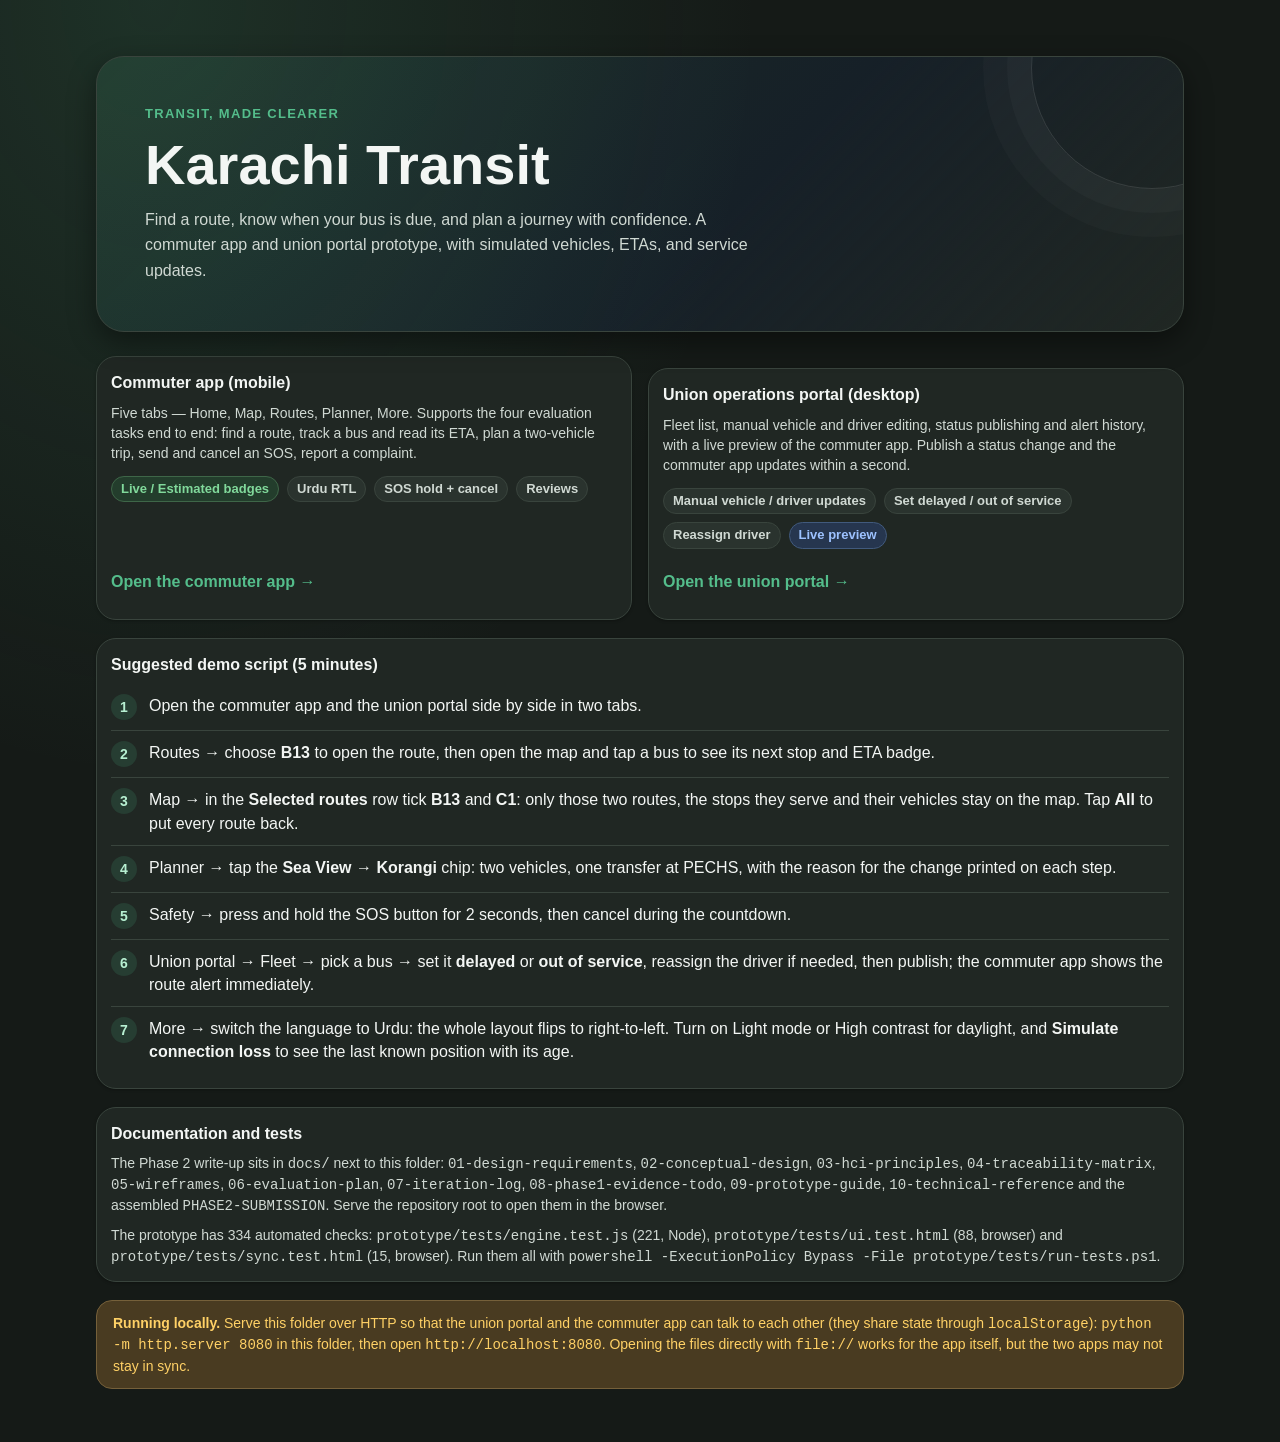
==== commit 4d10f954: "Update transit prototype and project documentation Co-authored-by: Copilot <223556219+Copilot@users." ====
--- a/prototype/index.html
+++ b/prototype/index.html
@@ -6,15 +6,32 @@
 <title>Karachi Transit — Phase 2 Prototype</title>
 <link rel="stylesheet" href="shared/app.css">
 <style>
-  .launch { max-width: 1080px; margin: 0 auto; padding: var(--space-8) var(--space-4) 3.75rem; }
-  .launch h1 { font-size: var(--text-3xl); margin: 0 0 6px; }
-  .launch .lead { color: var(--ink-2); max-width: 70ch; margin: 0 0 26px; }
+  body { background: radial-gradient(ellipse at 12% 0%, rgba(84, 189, 139, .14), transparent 38%), var(--bg); }
+  .launch { max-width: 1120px; margin: 0 auto; padding: clamp(24px, 5vw, 56px) var(--space-4) 3.75rem; }
+  .launch-hero {
+    position: relative; overflow: hidden; padding: clamp(24px, 5vw, 48px);
+    border: 1px solid var(--line); border-radius: 28px;
+    background: linear-gradient(135deg, rgba(84, 189, 139, .12), rgba(37, 99, 235, .08) 58%, var(--surface));
+    box-shadow: var(--shadow-lg); margin-bottom: 24px;
+  }
+  .launch-hero::after {
+    content: ""; position: absolute; width: 240px; height: 240px; inset-inline-end: -90px; top: -110px;
+    border-radius: 50%; border: 1px solid rgba(255,255,255,.12);
+    box-shadow: 0 0 0 24px rgba(255,255,255,.025), 0 0 0 48px rgba(255,255,255,.02);
+    pointer-events: none;
+  }
+  .launch .eyebrow { color: var(--brand); font-size: var(--text-sm); font-weight: 700; letter-spacing: .1em; text-transform: uppercase; }
+  .launch h1 { font-size: clamp(2rem, 5vw, 3.5rem); line-height: 1.05; max-width: 16ch; margin: 12px 0; }
+  .launch .lead { color: var(--ink-2); font-size: var(--text-lg); line-height: 1.6; max-width: 68ch; margin: 0; }
   .cards { display: grid; grid-template-columns: repeat(auto-fit, minmax(min(300px, 100%), 1fr)); gap: var(--space-4); }
-  .launch .card { display: flex; flex-direction: column; gap: var(--space-2); }
+  .launch .card { display: flex; flex-direction: column; gap: var(--space-2); border-radius: 20px; }
+  .launch .product-card { min-height: 250px; transition: transform .18s, border-color .18s, box-shadow .18s; }
+  .launch .product-card:hover { border-color: var(--line-strong); box-shadow: var(--shadow-lg); transform: translateY(-2px); }
   .launch .card h3 { margin: 0; font-size: var(--text-lg); }
   .launch .card p { margin: 0; font-size: var(--text-base); }
   .launch .card .tags { display: flex; gap: var(--space-2); flex-wrap: wrap; margin-top: var(--space-1); }
-  .launch a.app { display: inline-flex; align-items: center; gap: var(--space-2); margin-top: var(--space-2); font-weight: 600; color: var(--brand); text-decoration: none; min-height: var(--tap); }
+  .launch a.app { display: inline-flex; align-items: center; gap: var(--space-2); margin-top: auto; font-weight: 600; color: var(--brand); text-decoration: none; min-height: var(--tap); }
+  .launch a.app:hover { text-decoration: underline; text-underline-offset: 4px; }
   .steps { counter-reset: s; list-style: none; padding: 0; margin: 0; }
   .steps li { display: flex; gap: 12px; padding: 10px 0; border-bottom: 1px solid var(--line); }
   .steps li:last-child { border-bottom: 0; }
@@ -24,21 +41,29 @@
     background: var(--brand-soft); color: var(--brand-ink); font-weight: 700;
     display: flex; align-items: center; justify-content: center; font-size: var(--text-base);
   }
-  .warnbox { border: 1px solid var(--warn-border); background: var(--warn-soft); color: var(--warn); border-radius: var(--radius); padding: var(--space-3) var(--space-4); font-size: var(--text-base); }
-  @media (max-width: 600px) { .launch { padding-block: var(--space-4); } }
+  .warnbox { border: 1px solid var(--warn-border); background: var(--warn-soft); color: var(--warn); border-radius: 16px; padding: var(--space-3) var(--space-4); font-size: var(--text-base); }
+  .launch .section-card { margin-top: 18px; border-radius: 20px; }
+  @media (max-width: 600px) {
+    .launch { padding-block: var(--space-4); }
+    .launch-hero { border-radius: 20px; }
+    .launch .product-card { min-height: 0; }
+  }
+  @media (prefers-reduced-motion: reduce) { .launch .product-card { transition: none; } }
 </style>
 </head>
 <body>
-<div class="launch">
-  <h1>Karachi Transit — Phase 2 interactive prototype</h1>
-  <p class="lead">
-    A commuter app for Karachi bus and chinchi routes with live vehicle positions, stop ETAs, a multi-vehicle
-    journey planner, SOS and complaint reporting and driver reviews — plus the union operations portal that keeps
-    the same data current. All vehicle positions, ETAs and union updates are simulated.
-  </p>
+<main class="launch">
+  <header class="launch-hero">
+    <div class="eyebrow">Transit, made clearer</div>
+    <h1>Karachi Transit</h1>
+    <p class="lead">
+      Find a route, know when your bus is due, and plan a journey with confidence.
+      A commuter app and union portal prototype, with simulated vehicles, ETAs, and service updates.
+    </p>
+  </header>
 
   <div class="cards">
-    <div class="card">
+    <section class="card product-card">
       <h3>Commuter app (mobile)</h3>
       <p>Five tabs — Home, Map, Routes, Planner, More. Supports the four evaluation tasks end to end:
          find a route, track a bus and read its ETA, plan a two-vehicle trip, send and cancel an SOS, report a complaint.</p>
@@ -49,9 +74,8 @@
         <span class="badge neutral">Reviews</span>
       </div>
       <a class="app" href="commuter/index.html">Open the commuter app →</a>
-    </div>
-
-    <div class="card">
+    </section>
+    <section class="card product-card">
       <h3>Union operations portal (desktop)</h3>
       <p>Fleet list, manual vehicle and driver editing, status publishing and alert history, with a live preview of the
          commuter app. Publish a status change and the commuter app updates within a second.</p>
@@ -62,23 +86,23 @@
         <span class="badge info">Live preview</span>
       </div>
       <a class="app" href="union/index.html">Open the union portal →</a>
-    </div>
+    </section>
   </div>
 
-  <div class="card" style="margin-top:18px">
+  <section class="card section-card">
     <h3>Suggested demo script (5 minutes)</h3>
     <ol class="steps">
       <li><span>Open the commuter app and the union portal side by side in two tabs.</span></li>
-      <li><span>Home → tap <b>B13</b> to open the route, then open the map and tap a bus to see its next stop and ETA badge.</span></li>
+      <li><span>Routes → choose <b>B13</b> to open the route, then open the map and tap a bus to see its next stop and ETA badge.</span></li>
       <li><span>Map → in the <b>Selected routes</b> row tick <b>B13</b> and <b>C1</b>: only those two routes, the stops they serve and their vehicles stay on the map. Tap <b>All</b> to put every route back.</span></li>
       <li><span>Planner → tap the <b>Sea View → Korangi</b> chip: two vehicles, one transfer at PECHS, with the reason for the change printed on each step.</span></li>
       <li><span>Safety → press and hold the SOS button for 2 seconds, then cancel during the countdown.</span></li>
       <li><span>Union portal → Fleet → pick a bus → set it <b>delayed</b> or <b>out of service</b>, reassign the driver if needed, then publish; the commuter app shows the route alert immediately.</span></li>
-      <li><span>More → switch the language to Urdu: the whole layout flips to right-to-left. Turn on High contrast for sunlight, and <b>Simulate connection loss</b> to see the last known position with its age.</span></li>
+      <li><span>More → switch the language to Urdu: the whole layout flips to right-to-left. Turn on Light mode or High contrast for daylight, and <b>Simulate connection loss</b> to see the last known position with its age.</span></li>
     </ol>
-  </div>
+  </section>
 
-  <div class="card" style="margin-top:18px">
+  <section class="card section-card">
     <h3>Documentation and tests</h3>
     <p style="margin-top:0">The Phase 2 write-up sits in <code>docs/</code> next to this folder:
       <code>01-design-requirements</code>, <code>02-conceptual-design</code>, <code>03-hci-principles</code>,
@@ -86,11 +110,11 @@
       <code>07-iteration-log</code>, <code>08-phase1-evidence-todo</code>, <code>09-prototype-guide</code>,
       <code>10-technical-reference</code> and the
       assembled <code>PHASE2-SUBMISSION</code>. Serve the repository root to open them in the browser.</p>
-    <p style="margin-top:0">The prototype has 282 automated checks:
-      <code>prototype/tests/engine.test.js</code> (218, Node), <code>prototype/tests/ui.test.html</code> (49, browser)
+    <p style="margin-top:0">The prototype has 334 automated checks:
+      <code>prototype/tests/engine.test.js</code> (221, Node), <code>prototype/tests/ui.test.html</code> (88, browser)
       and <code>prototype/tests/sync.test.html</code> (15, browser). Run them all with
       <code>powershell -ExecutionPolicy Bypass -File prototype/tests/run-tests.ps1</code>.</p>
-  </div>
+  </section>
 
   <div class="warnbox" style="margin-top:18px">
     <b>Running locally.</b> Serve this folder over HTTP so that the union portal and the commuter app can talk to each
@@ -98,6 +122,6 @@
     <code>python -m http.server 8080</code> in this folder, then open <code>http://localhost:8080</code>.
     Opening the files directly with <code>file://</code> works for the app itself, but the two apps may not stay in sync.
   </div>
-</div>
+</main>
 </body>
 </html>
--- a/prototype/shared/app.css
+++ b/prototype/shared/app.css
@@ -44,6 +44,12 @@
   --map-area-label: #9fb0c0;
   --map-sea-label: #9bc0cf;
   --map-stop-outline: #e8eef0;
+  --map-park: #183229;
+  --map-park-edge: #29483b;
+  --map-shore: #32606a;
+  --map-road-edge: rgba(235, 244, 241, .14);
+  --map-road: rgba(235, 244, 241, .08);
+  --map-grid: rgba(235, 244, 241, .04);
   --radius: 12px;
   --radius-sm: 8px;
   --tap: 48px;
@@ -54,14 +60,14 @@
   --space-6: 1.5rem;
   --space-8: 2rem;
   --text-2xs: .625rem;
-  --text-xs: .6875rem;
-  --text-sm: .75rem;
-  --text-base: .8125rem;
-  --text-md: .875rem;
-  --text-lg: .9375rem;
+  --text-xs: .75rem;
+  --text-sm: .8125rem;
+  --text-base: .875rem;
+  --text-md: .9375rem;
+  --text-lg: 1rem;
   --text-xl: 1.0625rem;
   --text-2xl: 1.375rem;
-  --text-3xl: 1.625rem;
+  --text-3xl: 1.75rem;
   --text-display: 2.875rem;
   --shadow: 0 1px 3px rgba(0, 0, 0, .28);
   --shadow-lg: 0 10px 28px rgba(0, 0, 0, .42);
@@ -132,6 +138,12 @@
     --map-area-label: #718096;
     --map-sea-label: #5b7f92;
     --map-stop-outline: #ffffff;
+    --map-park: #dcebdc;
+    --map-park-edge: #c6ddc9;
+    --map-shore: #62a1ad;
+    --map-road-edge: rgba(47, 66, 75, .12);
+    --map-road: rgba(47, 66, 75, .08);
+    --map-grid: rgba(47, 66, 75, .04);
     --focus: #0047ab;
   }
 }
@@ -184,11 +196,62 @@
   --map-area-label: #718096;
   --map-sea-label: #5b7f92;
   --map-stop-outline: #ffffff;
+  --map-park: #dcebdc;
+  --map-park-edge: #c6ddc9;
+  --map-shore: #62a1ad;
+  --map-road-edge: rgba(47, 66, 75, .12);
+  --map-road: rgba(47, 66, 75, .08);
+  --map-grid: rgba(47, 66, 75, .04);
   --shadow: none;
 }
 body.contrast .card,
 body.contrast .btn,
 body.contrast .sheet { border-width: 2px; }
+
+body.light-mode:not(.contrast) {
+  color-scheme: light;
+  --bg: #f3f6f4;
+  --surface: #ffffff;
+  --surface-2: #e8eeea;
+  --ink: #17211b;
+  --ink-2: #35423a;
+  --ink-3: #56645b;
+  --line: #d3ddd6;
+  --line-strong: #a9b8ad;
+  --brand: #18764f;
+  --brand-ink: #145c3f;
+  --brand-soft: #e0f2e8;
+  --danger: #b42318;
+  --danger-soft: #feeceb;
+  --warn: #815000;
+  --warn-soft: #fff3d6;
+  --ok: #176b38;
+  --ok-soft: #e4f5e9;
+  --info: #174ea6;
+  --info-soft: #e8f0fe;
+  --danger-border: #e2aaa5;
+  --warn-border: #e4ca8b;
+  --ok-border: #9dc9a8;
+  --info-border: #a7bee9;
+  --map-background: #e9f1f7;
+  --map-water: #bfe3f0;
+  --map-label: #334155;
+  --map-area-label: #718096;
+  --map-sea-label: #5b7f92;
+  --map-stop-outline: #ffffff;
+  --map-park: #dcebdc;
+  --map-park-edge: #9cb7a1;
+  --map-shore: #317b89;
+  --map-road-edge: rgba(30, 41, 59, .2);
+  --map-road: rgba(30, 41, 59, .14);
+  --map-grid: rgba(30, 41, 59, .08);
+  --glass-tint: rgba(255, 255, 255, .86);
+  --glass-edge: rgba(23, 33, 27, .14);
+  --glass-highlight: rgba(255, 255, 255, .75);
+  --glass-shadow: 0 10px 28px rgba(15, 23, 42, .12), inset 0 1px 0 var(--glass-highlight);
+  --shadow: 0 1px 3px rgba(15, 23, 42, .12);
+  --shadow-lg: 0 10px 28px rgba(15, 23, 42, .18);
+}
 
 * {
   box-sizing: border-box;
@@ -360,8 +423,16 @@
   color: var(--ink-3); font-size: var(--text-xs); padding: 0;
   min-height: var(--tap);
 }
-.tabbar button.active { color: var(--brand); font-weight: 600; }
+.tabbar button.active { position: relative; color: var(--brand); font-weight: 600; }
 .tabbar button.active .icon { stroke-width: 2.4; }
+.tabbar button.active::before {
+  content: "";
+  position: absolute;
+  inset: 5px 12px 24px;
+  border-radius: 999px;
+  background: var(--brand-soft);
+}
+.tabbar button > * { position: relative; }
 
 @supports (background: color-mix(in srgb, white, transparent)) and ((backdrop-filter: blur(1px)) or (-webkit-backdrop-filter: blur(1px))) {
   .appbar, .tabbar {
@@ -461,6 +532,15 @@
 .searchbar .input { padding-inline-start: 42px; }
 .searchbar .icon { position: absolute; inset-inline-start: 13px; top: 50%; transform: translateY(-50%); color: var(--ink-3); }
 .switch { display: flex; align-items: center; justify-content: space-between; gap: 12px; min-height: var(--tap); padding: 6px 0; }
+.switch[role="switch"] {
+  width: 100%;
+  border: 0;
+  background: transparent;
+  color: inherit;
+  text-align: start;
+  cursor: pointer;
+}
+.switch[role="switch"]:focus-visible { border-radius: 8px; }
 .switch .track { width: 50px; height: 30px; border-radius: 999px; background: var(--line-strong); position: relative; transition: background .18s; flex: 0 0 auto; }
 .switch .track::after { content: ""; position: absolute; top: 3px; inset-inline-start: 3px; width: 24px; height: 24px; border-radius: 50%; background: #fff; transition: transform .18s; box-shadow: 0 1px 3px rgba(0,0,0,.3); }
 .switch.on .track { background: var(--brand); }
@@ -528,16 +608,22 @@
 /* map ------------------------------------------------------------------ */
 .mapwrap { position: relative; flex: 1 1 auto; background: var(--map-background); overflow: hidden; }
 .mapsvg { width: 100%; height: 100%; display: block; touch-action: none; }
-.route-line { fill: none; stroke-linecap: round; stroke-linejoin: round; opacity: .82; }
+.route-line { fill: none; stroke-linecap: round; stroke-linejoin: round; opacity: .9; }
 .route-line.dim { opacity: .22; }
 .map-background { fill: var(--map-background); }
 .map-water { fill: var(--map-water); }
-.stop-dot { stroke: var(--map-stop-outline); stroke-width: 2.5; cursor: pointer; }
-.stop-label { font-size: .59375rem; fill: var(--map-label); pointer-events: none; font-weight: 600; }
-.area-label { font-size: .75rem; fill: var(--map-area-label); font-weight: 600; }
+.map-park { fill: var(--map-park); stroke: var(--map-park-edge); stroke-width: 2; }
+.map-shore { fill: none; stroke: var(--map-shore); stroke-width: 3; }
+.map-road-edge { fill: none; stroke: var(--map-road-edge); stroke-width: 12; stroke-linecap: round; stroke-linejoin: round; }
+.map-road { fill: none; stroke: var(--map-road); stroke-width: 7; stroke-linecap: round; stroke-linejoin: round; }
+.map-grid { fill: none; stroke: var(--map-grid); stroke-width: 2; stroke-linecap: round; stroke-linejoin: round; }
+.stop-dot { stroke: var(--map-stop-outline); stroke-width: 2.5; cursor: pointer; filter: drop-shadow(0 1px 2px rgba(0, 0, 0, .35)); }
+.stop-label { font-size: .6875rem; fill: var(--map-label); pointer-events: none; font-weight: 600; paint-order: stroke; stroke: var(--map-background); stroke-width: 3px; stroke-linejoin: round; }
+.area-label { font-size: .75rem; fill: var(--map-area-label); font-weight: 700; letter-spacing: .06em; paint-order: stroke; stroke: var(--map-background); stroke-width: 4px; stroke-linejoin: round; }
 .map-sea-label { font-size: .6875rem; fill: var(--map-sea-label); }
 .veh { cursor: pointer; }
-.veh-label { font-size: .5625rem; font-weight: 700; fill: var(--map-label); pointer-events: none; }
+.veh:focus-visible { filter: drop-shadow(0 0 3px var(--focus)); }
+.veh-label { font-size: .625rem; font-weight: 700; fill: var(--map-label); pointer-events: none; paint-order: stroke; stroke: var(--map-background); stroke-width: 3px; stroke-linejoin: round; }
 .veh circle,
 .veh rect { stroke: var(--map-stop-outline); }
 .map-controls { position: absolute; inset-inline-end: 12px; top: 12px; display: flex; flex-direction: column; gap: 8px; z-index: 5; padding: 8px; border: 1px solid var(--line); border-radius: 16px; background: var(--surface); box-shadow: var(--shadow); }
@@ -727,16 +813,12 @@
   .statusbar,
   .appbar,
   .tabbar,
-  .quick,
   .sheet,
   .sidebar,
   .iconbtn,
-  .btn:not(.primary):not(.danger),
-  .chip,
-  .tag,
-  .input,
-  select.input,
-  textarea.input {
+  .screen[data-screen="home"] .quick,
+  .map-controls,
+  .map-legend {
     background-color: var(--glass-tint);
     border-color: var(--glass-edge);
     -webkit-backdrop-filter: blur(18px) saturate(1.45);
@@ -750,6 +832,7 @@
     -webkit-backdrop-filter: blur(24px) saturate(1.6);
     backdrop-filter: blur(24px) saturate(1.6);
   }
+
 }
 
 body.contrast .phone-screen {
@@ -757,8 +840,8 @@
 }
 
 body.contrast :is(
-  .statusbar, .appbar, .tabbar, .quick, .sheet, .sidebar, .iconbtn, .chip,
-  .btn:not(.primary):not(.danger), .tag, .input, select.input, textarea.input
+  .statusbar, .appbar, .tabbar, .quick, .sheet, .sidebar, .iconbtn,
+  .map-controls, .map-legend
 ) {
   background-color: var(--surface);
   border-color: var(--line);
@@ -770,8 +853,8 @@
 @media (prefers-reduced-transparency: reduce), (prefers-contrast: more), (forced-colors: active) {
   .phone-screen { background-image: none; }
   :is(
-    .statusbar, .appbar, .tabbar, .quick, .sheet, .sidebar, .iconbtn, .chip,
-    .btn:not(.primary):not(.danger), .tag, .input, select.input, textarea.input
+    .statusbar, .appbar, .tabbar, .quick, .sheet, .sidebar, .iconbtn,
+    .map-controls, .map-legend
   ) {
     background-color: var(--surface);
     -webkit-backdrop-filter: none;
